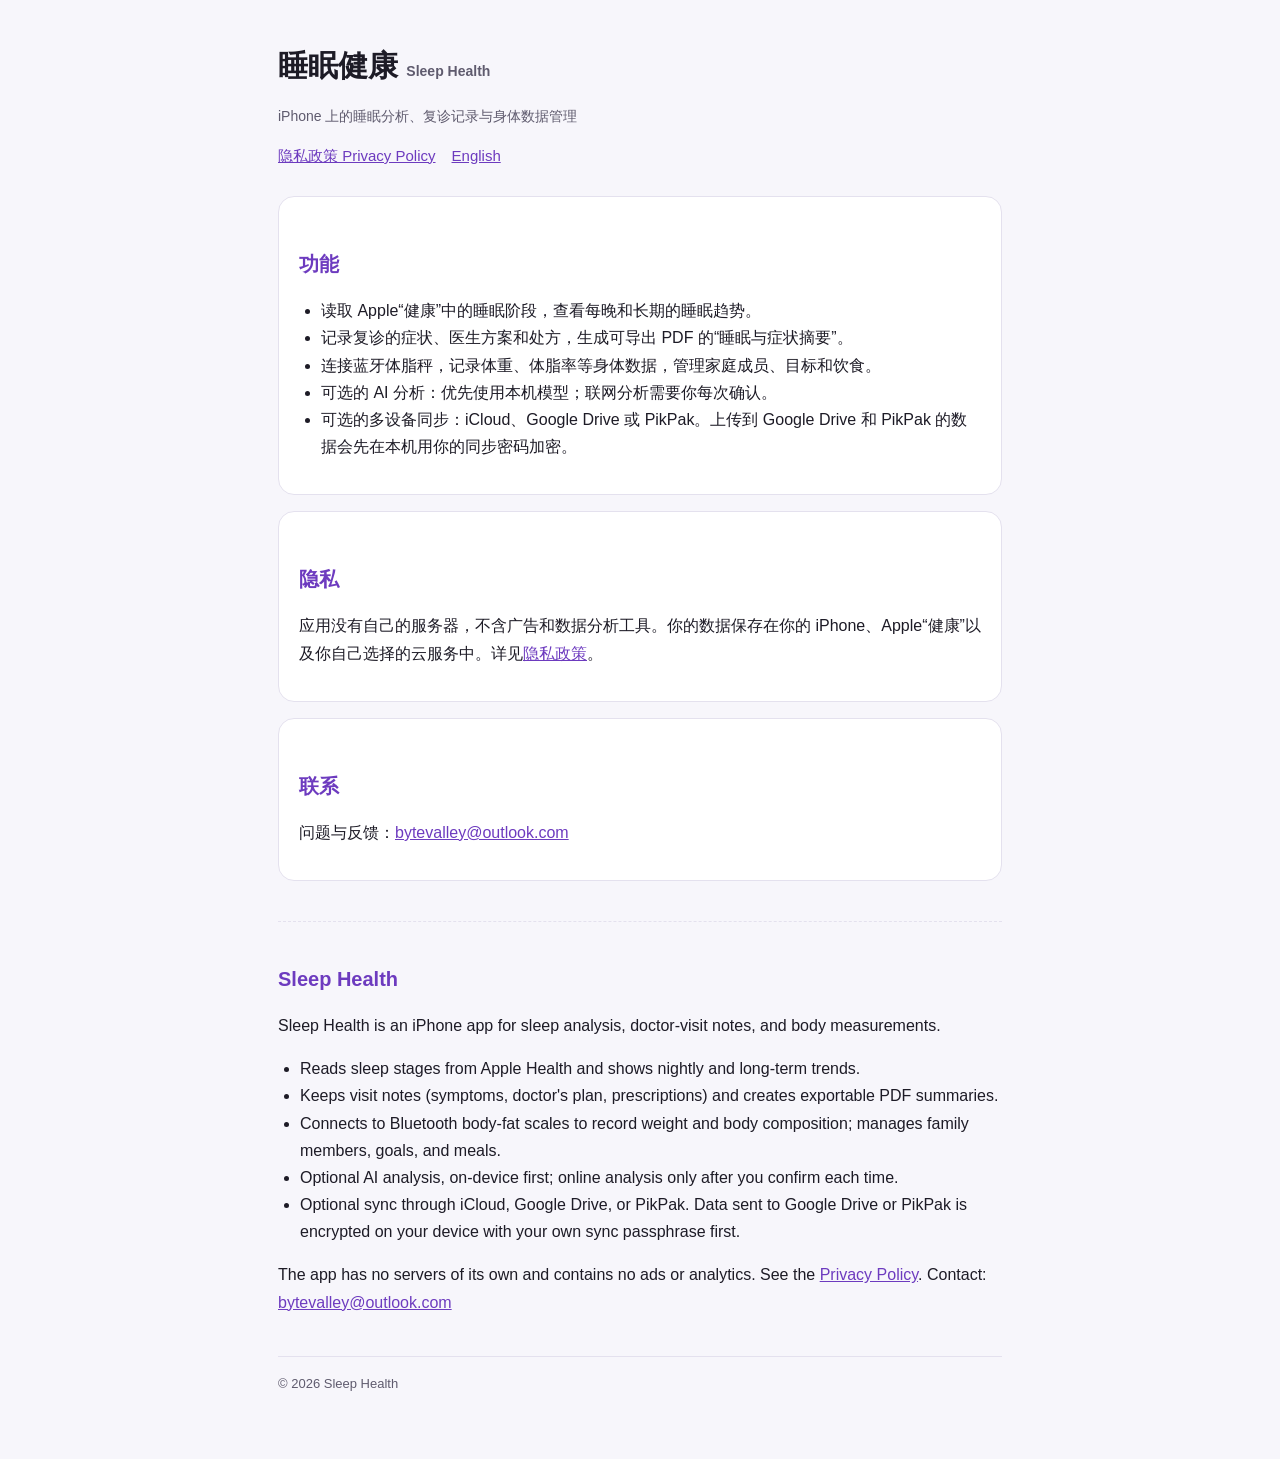
==== index.html @ 9d00d81d "Add homepage and privacy policy" ====
<!doctype html>
<html lang="zh-Hans">
<head>
<meta charset="utf-8">
<meta name="viewport" content="width=device-width, initial-scale=1">
<title>睡眠健康 Sleep Health</title>
<meta name="description" content="睡眠健康：iPhone 上的睡眠分析、复诊记录和身体数据管理应用。">
<link rel="stylesheet" href="style.css">
</head>
<body>
<main>
<header>
  <h1>睡眠健康 <span class="muted">Sleep Health</span></h1>
  <p class="muted">iPhone 上的睡眠分析、复诊记录与身体数据管理</p>
  <nav><a href="privacy.html">隐私政策 Privacy Policy</a><a href="#en">English</a></nav>
</header>

<div class="card">
  <h2>功能</h2>
  <ul>
    <li>读取 Apple“健康”中的睡眠阶段，查看每晚和长期的睡眠趋势。</li>
    <li>记录复诊的症状、医生方案和处方，生成可导出 PDF 的“睡眠与症状摘要”。</li>
    <li>连接蓝牙体脂秤，记录体重、体脂率等身体数据，管理家庭成员、目标和饮食。</li>
    <li>可选的 AI 分析：优先使用本机模型；联网分析需要你每次确认。</li>
    <li>可选的多设备同步：iCloud、Google Drive 或 PikPak。上传到 Google Drive 和 PikPak 的数据会先在本机用你的同步密码加密。</li>
  </ul>
</div>

<div class="card">
  <h2>隐私</h2>
  <p>应用没有自己的服务器，不含广告和数据分析工具。你的数据保存在你的 iPhone、Apple“健康”以及你自己选择的云服务中。详见<a href="privacy.html">隐私政策</a>。</p>
</div>

<div class="card">
  <h2>联系</h2>
  <p>问题与反馈：<a href="mailto:bytevalley@outlook.com">bytevalley@outlook.com</a></p>
</div>

<section class="lang" id="en">
  <h2>Sleep Health</h2>
  <p>Sleep Health is an iPhone app for sleep analysis, doctor-visit notes, and body measurements.</p>
  <ul>
    <li>Reads sleep stages from Apple Health and shows nightly and long-term trends.</li>
    <li>Keeps visit notes (symptoms, doctor's plan, prescriptions) and creates exportable PDF summaries.</li>
    <li>Connects to Bluetooth body-fat scales to record weight and body composition; manages family members, goals, and meals.</li>
    <li>Optional AI analysis, on-device first; online analysis only after you confirm each time.</li>
    <li>Optional sync through iCloud, Google Drive, or PikPak. Data sent to Google Drive or PikPak is encrypted on your device with your own sync passphrase first.</li>
  </ul>
  <p>The app has no servers of its own and contains no ads or analytics. See the <a href="privacy.html#en">Privacy Policy</a>. Contact: <a href="mailto:bytevalley@outlook.com">bytevalley@outlook.com</a></p>
</section>

<footer>© 2026 Sleep Health</footer>
</main>
</body>
</html>
---- style.css ----
:root { --bg:#f7f6fb; --card:#fff; --text:#1d1b26; --muted:#5f5b6e; --accent:#6d3bbf; --line:#e4e1ee; }
@media (prefers-color-scheme: dark) { :root { --bg:#14131b; --card:#1d1b26; --text:#f0eef6; --muted:#a9a4ba; --accent:#a77bf3; --line:#2f2c3b; } }
* { box-sizing: border-box; }
body { margin:0; background:var(--bg); color:var(--text); font:16px/1.7 -apple-system, BlinkMacSystemFont, "PingFang SC", "Helvetica Neue", sans-serif; }
main { max-width:760px; margin:0 auto; padding:40px 18px 64px; }
header { margin-bottom:28px; }
h1 { font-size:30px; margin:0 0 6px; }
h2 { font-size:20px; margin:32px 0 8px; color:var(--accent); }
h3 { font-size:16px; margin:20px 0 4px; }
p, li { color:var(--text); }
.muted { color:var(--muted); font-size:14px; }
.card { background:var(--card); border:1px solid var(--line); border-radius:16px; padding:18px 20px; margin:16px 0; }
a { color:var(--accent); }
nav { display:flex; gap:16px; flex-wrap:wrap; font-size:15px; margin-top:10px; }
ul { padding-left:22px; }
footer { margin-top:40px; border-top:1px solid var(--line); padding-top:16px; font-size:13px; color:var(--muted); }
.lang { border-top:1px dashed var(--line); margin-top:40px; padding-top:8px; }
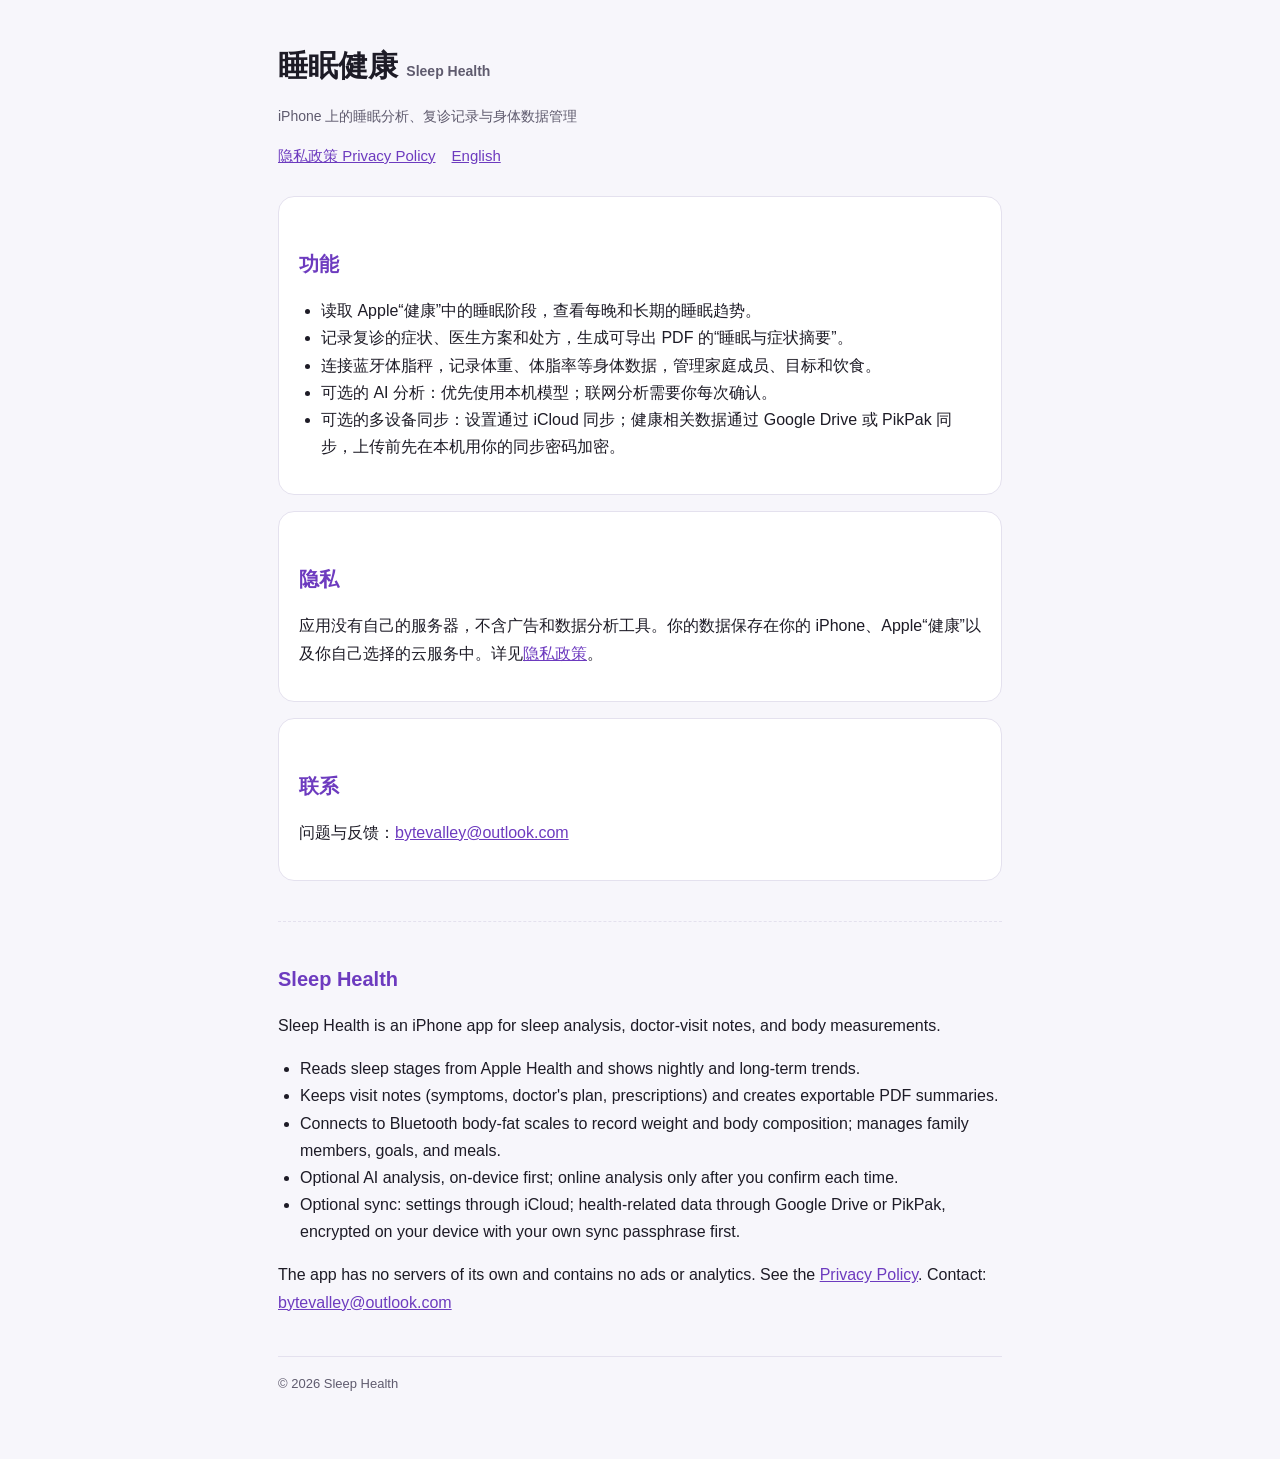
==== commit 7d5a7dcf: "Privacy policy: iCloud syncs settings only" ====
--- a/index.html
+++ b/index.html
@@ -22,7 +22,7 @@
     <li>记录复诊的症状、医生方案和处方，生成可导出 PDF 的“睡眠与症状摘要”。</li>
     <li>连接蓝牙体脂秤，记录体重、体脂率等身体数据，管理家庭成员、目标和饮食。</li>
     <li>可选的 AI 分析：优先使用本机模型；联网分析需要你每次确认。</li>
-    <li>可选的多设备同步：iCloud、Google Drive 或 PikPak。上传到 Google Drive 和 PikPak 的数据会先在本机用你的同步密码加密。</li>
+    <li>可选的多设备同步：设置通过 iCloud 同步；健康相关数据通过 Google Drive 或 PikPak 同步，上传前先在本机用你的同步密码加密。</li>
   </ul>
 </div>
 
@@ -44,7 +44,7 @@
     <li>Keeps visit notes (symptoms, doctor's plan, prescriptions) and creates exportable PDF summaries.</li>
     <li>Connects to Bluetooth body-fat scales to record weight and body composition; manages family members, goals, and meals.</li>
     <li>Optional AI analysis, on-device first; online analysis only after you confirm each time.</li>
-    <li>Optional sync through iCloud, Google Drive, or PikPak. Data sent to Google Drive or PikPak is encrypted on your device with your own sync passphrase first.</li>
+    <li>Optional sync: settings through iCloud; health-related data through Google Drive or PikPak, encrypted on your device with your own sync passphrase first.</li>
   </ul>
   <p>The app has no servers of its own and contains no ads or analytics. See the <a href="privacy.html#en">Privacy Policy</a>. Contact: <a href="mailto:bytevalley@outlook.com">bytevalley@outlook.com</a></p>
 </section>
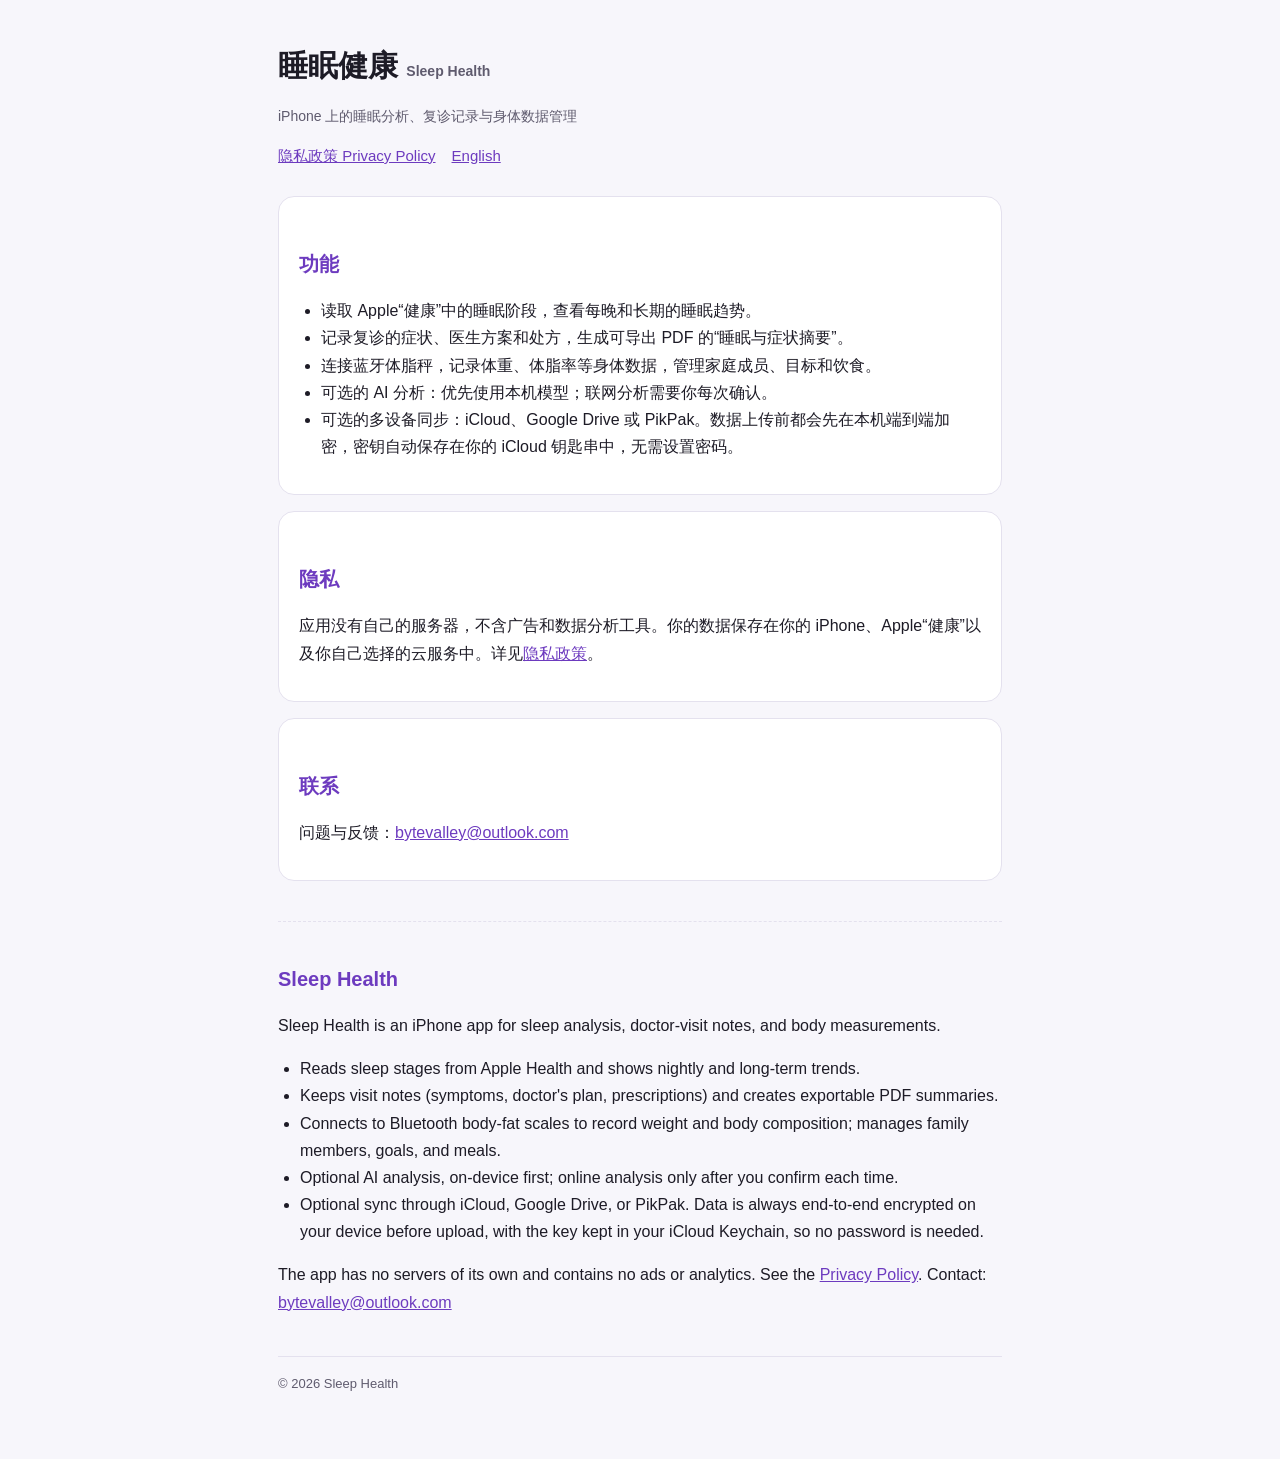
==== commit 17498ee0: "Privacy policy: automatic end-to-end encryption for all sync" ====
--- a/index.html
+++ b/index.html
@@ -22,7 +22,7 @@
     <li>记录复诊的症状、医生方案和处方，生成可导出 PDF 的“睡眠与症状摘要”。</li>
     <li>连接蓝牙体脂秤，记录体重、体脂率等身体数据，管理家庭成员、目标和饮食。</li>
     <li>可选的 AI 分析：优先使用本机模型；联网分析需要你每次确认。</li>
-    <li>可选的多设备同步：设置通过 iCloud 同步；健康相关数据通过 Google Drive 或 PikPak 同步，上传前先在本机用你的同步密码加密。</li>
+    <li>可选的多设备同步：iCloud、Google Drive 或 PikPak。数据上传前都会先在本机端到端加密，密钥自动保存在你的 iCloud 钥匙串中，无需设置密码。</li>
   </ul>
 </div>
 
@@ -44,7 +44,7 @@
     <li>Keeps visit notes (symptoms, doctor's plan, prescriptions) and creates exportable PDF summaries.</li>
     <li>Connects to Bluetooth body-fat scales to record weight and body composition; manages family members, goals, and meals.</li>
     <li>Optional AI analysis, on-device first; online analysis only after you confirm each time.</li>
-    <li>Optional sync: settings through iCloud; health-related data through Google Drive or PikPak, encrypted on your device with your own sync passphrase first.</li>
+    <li>Optional sync through iCloud, Google Drive, or PikPak. Data is always end-to-end encrypted on your device before upload, with the key kept in your iCloud Keychain, so no password is needed.</li>
   </ul>
   <p>The app has no servers of its own and contains no ads or analytics. See the <a href="privacy.html#en">Privacy Policy</a>. Contact: <a href="mailto:bytevalley@outlook.com">bytevalley@outlook.com</a></p>
 </section>
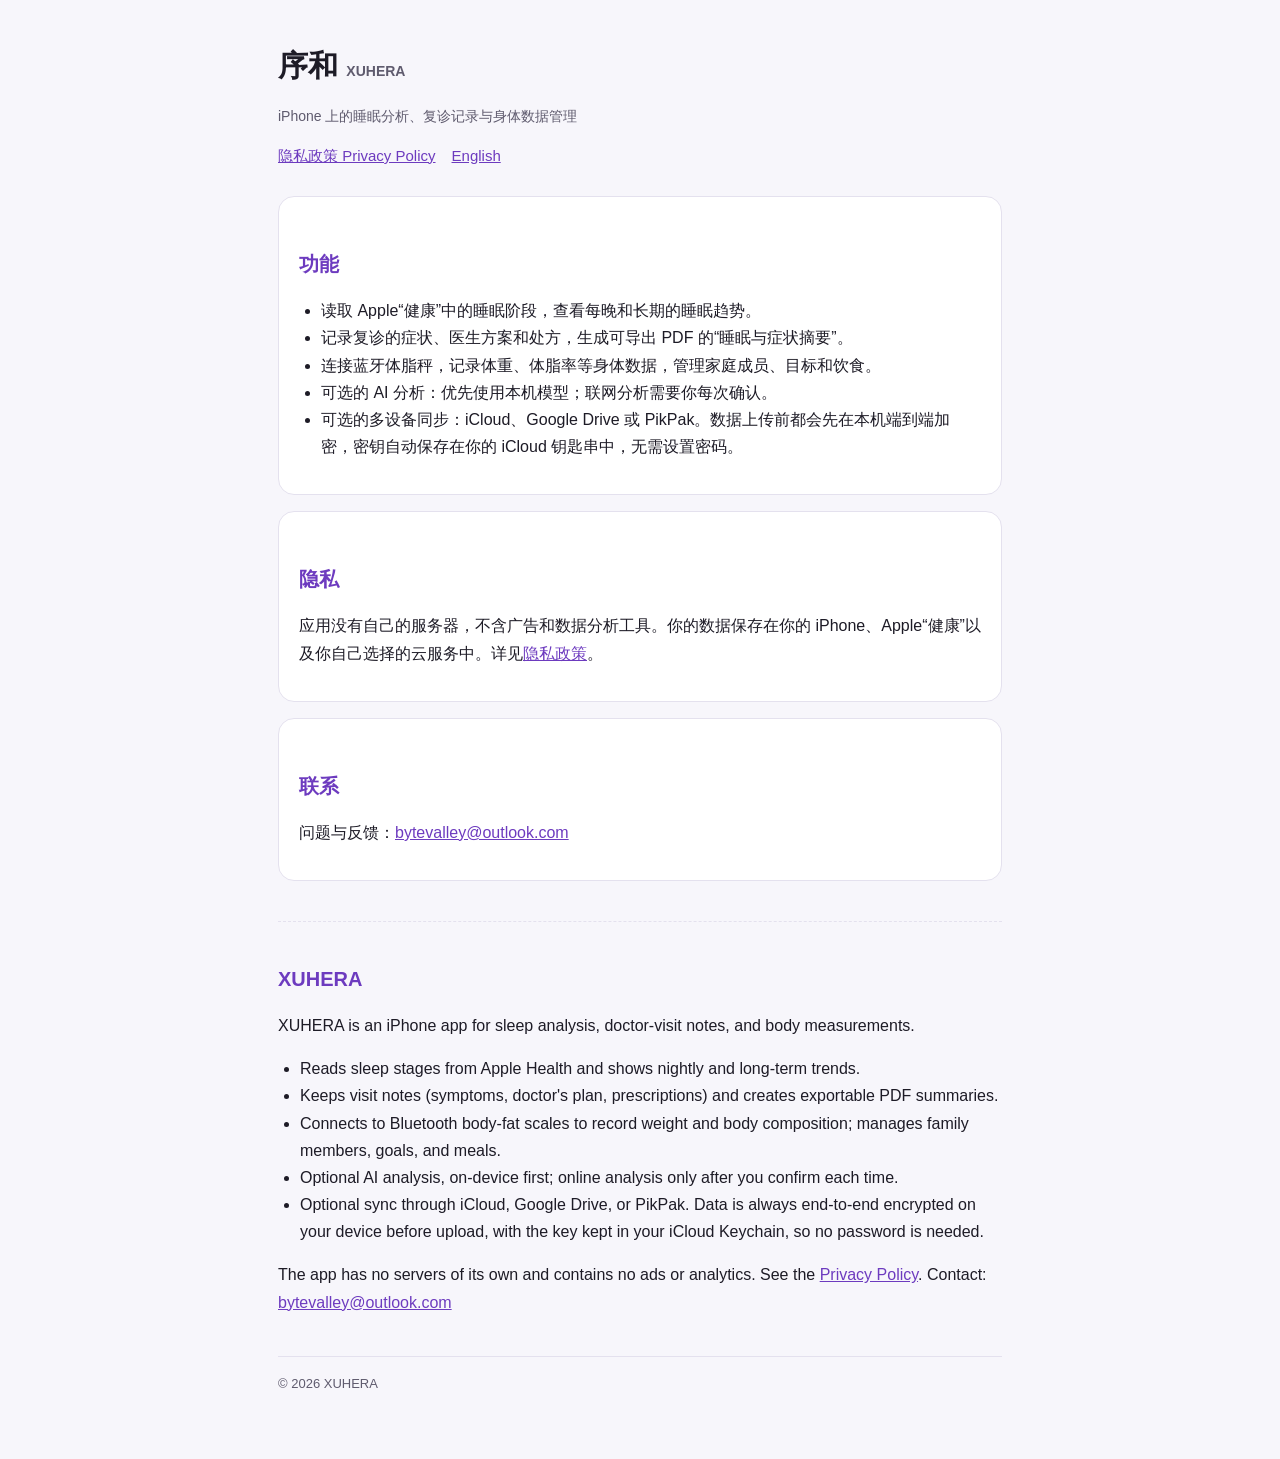
==== commit ee01755b: "Rename to 序和 (XUHERA); update privacy policy The app is now 序和 / XUHERA and the site lives at byteva" ====
--- a/index.html
+++ b/index.html
@@ -3,14 +3,14 @@
 <head>
 <meta charset="utf-8">
 <meta name="viewport" content="width=device-width, initial-scale=1">
-<title>睡眠健康 Sleep Health</title>
-<meta name="description" content="睡眠健康：iPhone 上的睡眠分析、复诊记录和身体数据管理应用。">
+<title>序和 XUHERA</title>
+<meta name="description" content="序和：iPhone 上的睡眠分析、复诊记录和身体数据管理应用。">
 <link rel="stylesheet" href="style.css">
 </head>
 <body>
 <main>
 <header>
-  <h1>睡眠健康 <span class="muted">Sleep Health</span></h1>
+  <h1>序和 <span class="muted">XUHERA</span></h1>
   <p class="muted">iPhone 上的睡眠分析、复诊记录与身体数据管理</p>
   <nav><a href="privacy.html">隐私政策 Privacy Policy</a><a href="#en">English</a></nav>
 </header>
@@ -37,8 +37,8 @@
 </div>
 
 <section class="lang" id="en">
-  <h2>Sleep Health</h2>
-  <p>Sleep Health is an iPhone app for sleep analysis, doctor-visit notes, and body measurements.</p>
+  <h2>XUHERA</h2>
+  <p>XUHERA is an iPhone app for sleep analysis, doctor-visit notes, and body measurements.</p>
   <ul>
     <li>Reads sleep stages from Apple Health and shows nightly and long-term trends.</li>
     <li>Keeps visit notes (symptoms, doctor's plan, prescriptions) and creates exportable PDF summaries.</li>
@@ -49,7 +49,7 @@
   <p>The app has no servers of its own and contains no ads or analytics. See the <a href="privacy.html#en">Privacy Policy</a>. Contact: <a href="mailto:bytevalley@outlook.com">bytevalley@outlook.com</a></p>
 </section>
 
-<footer>© 2026 Sleep Health</footer>
+<footer>© 2026 XUHERA</footer>
 </main>
 </body>
 </html>
